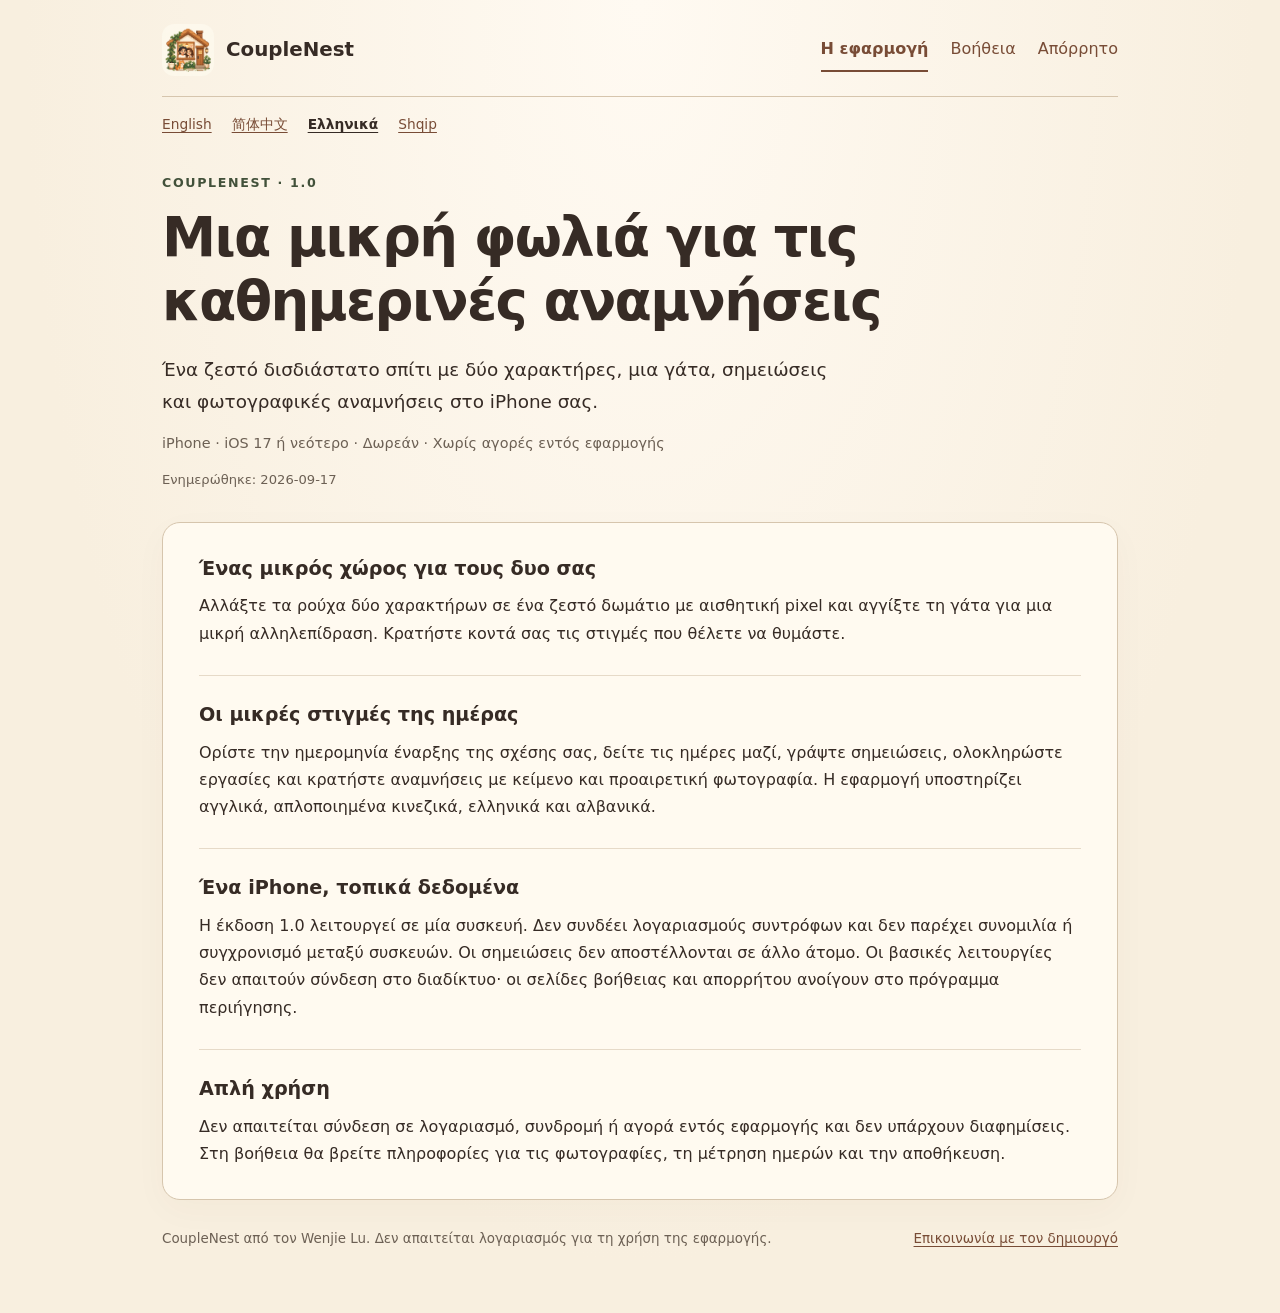
==== el/index.html @ 420be872 "Publish CoupleNest 1.0 support and privacy pages" ====
<!doctype html>
<html lang="el"><head><meta charset="utf-8"><meta name="viewport" content="width=device-width,initial-scale=1"><meta name="referrer" content="strict-origin-when-cross-origin"><title>Μια μικρή φωλιά για τις καθημερινές αναμνήσεις · CoupleNest</title><meta name="description" content="Ένα ζεστό δισδιάστατο σπίτι με δύο χαρακτήρες, μια γάτα, σημειώσεις και φωτογραφικές αναμνήσεις στο iPhone σας."><link rel="stylesheet" href="../site.css"><link rel="icon" href="../icon.png"><link rel="canonical" href="https://wenjielogic.github.io/CoupleNest-Support/el/index.html"></head>
<body><div class="shell"><header><a class="brand" href="index.html"><img src="../icon.png" width="52" height="52" alt=""><span>CoupleNest</span></a><nav class="main-nav" aria-label="Η εφαρμογή"><a href="index.html" aria-current="page">Η εφαρμογή</a><a href="support.html">Βοήθεια</a><a href="privacy.html">Απόρρητο</a></nav></header><nav class="languages" aria-label="Language"><a href="../en/index.html" lang="en">English</a> <a href="../zh-Hans/index.html" lang="zh-Hans">简体中文</a> <a href="../el/index.html" lang="el" aria-current="true">Ελληνικά</a> <a href="../sq/index.html" lang="sq">Shqip</a></nav><main><div class="page-heading"><p class="eyebrow">CoupleNest · 1.0</p><h1>Μια μικρή φωλιά για τις καθημερινές αναμνήσεις</h1><p class="intro">Ένα ζεστό δισδιάστατο σπίτι με δύο χαρακτήρες, μια γάτα, σημειώσεις και φωτογραφικές αναμνήσεις στο iPhone σας.</p><p class="fine">iPhone · iOS 17 ή νεότερο · Δωρεάν · Χωρίς αγορές εντός εφαρμογής</p><p class="date">Ενημερώθηκε: 2026-09-17</p></div><article><section><h2>Ένας μικρός χώρος για τους δυο σας</h2><p>Αλλάξτε τα ρούχα δύο χαρακτήρων σε ένα ζεστό δωμάτιο με αισθητική pixel και αγγίξτε τη γάτα για μια μικρή αλληλεπίδραση. Κρατήστε κοντά σας τις στιγμές που θέλετε να θυμάστε.</p></section><section><h2>Οι μικρές στιγμές της ημέρας</h2><p>Ορίστε την ημερομηνία έναρξης της σχέσης σας, δείτε τις ημέρες μαζί, γράψτε σημειώσεις, ολοκληρώστε εργασίες και κρατήστε αναμνήσεις με κείμενο και προαιρετική φωτογραφία. Η εφαρμογή υποστηρίζει αγγλικά, απλοποιημένα κινεζικά, ελληνικά και αλβανικά.</p></section><section><h2>Ένα iPhone, τοπικά δεδομένα</h2><p>Η έκδοση 1.0 λειτουργεί σε μία συσκευή. Δεν συνδέει λογαριασμούς συντρόφων και δεν παρέχει συνομιλία ή συγχρονισμό μεταξύ συσκευών. Οι σημειώσεις δεν αποστέλλονται σε άλλο άτομο. Οι βασικές λειτουργίες δεν απαιτούν σύνδεση στο διαδίκτυο· οι σελίδες βοήθειας και απορρήτου ανοίγουν στο πρόγραμμα περιήγησης.</p></section><section><h2>Απλή χρήση</h2><p>Δεν απαιτείται σύνδεση σε λογαριασμό, συνδρομή ή αγορά εντός εφαρμογής και δεν υπάρχουν διαφημίσεις. Στη βοήθεια θα βρείτε πληροφορίες για τις φωτογραφίες, τη μέτρηση ημερών και την αποθήκευση.</p></section></article></main><footer><p>CoupleNest από τον Wenjie Lu. Δεν απαιτείται λογαριασμός για τη χρήση της εφαρμογής.</p><a href="mailto:ljj781325@gmail.com">Επικοινωνία με τον δημιουργό</a></footer></div></body></html>
---- site.css ----
:root{color-scheme:light;--paper:#fffaf0;--cream:#f8efdf;--ink:#362b25;--muted:#6c6054;--accent:#784c36;--line:#d6c5ad;--sage:#42513a}*{box-sizing:border-box}html{font-family:system-ui,-apple-system,BlinkMacSystemFont,"Segoe UI",sans-serif;background:var(--cream);color:var(--ink);line-height:1.7}body{margin:0;background:radial-gradient(ellipse at top,#fffaf2 0%,var(--cream) 68%)}a{color:var(--accent);text-underline-offset:.2em}a:hover{color:#4f311f}a:focus-visible{outline:3px solid var(--sage);outline-offset:5px;border-radius:3px}.shell{max-width:1020px;margin:auto;padding:24px 32px 48px}header{display:flex;justify-content:space-between;align-items:center;gap:24px;padding:0 0 20px;border-bottom:1px solid var(--line)}.brand{display:flex;align-items:center;gap:12px;color:var(--ink);font-size:1.24rem;font-weight:750;text-decoration:none}.brand img{border-radius:12px}.main-nav{display:flex;gap:22px;flex-wrap:wrap}.main-nav a{text-decoration:none;padding:7px 0}.main-nav a[aria-current]{font-weight:750;border-bottom:2px solid var(--accent)}.languages{display:flex;flex-wrap:wrap;gap:10px 20px;margin:16px 0 28px;font-size:.86rem}.languages a[aria-current]{font-weight:750;color:var(--ink)}.page-heading{max-width:770px;margin:36px 0 30px}.eyebrow{text-transform:uppercase;letter-spacing:.13em;color:var(--sage);font-weight:700;font-size:.79rem;margin:0 0 12px}h1{font-size:clamp(2rem,4.5vw,3.4rem);line-height:1.18;letter-spacing:-.03em;margin:0 0 20px;overflow-wrap:anywhere}h2{font-size:1.2rem;line-height:1.45;margin:0 0 10px}p{margin:0 0 14px;overflow-wrap:anywhere}.intro{font-size:1.15rem;line-height:1.7;max-width:690px}.fine,.date{color:var(--muted);font-size:.9rem}.date{font-size:.82rem}article{background:var(--paper);border:1px solid var(--line);border-radius:18px;padding:32px 36px;box-shadow:0 10px 34px #59432608}section+section{margin-top:28px;padding-top:25px;border-top:1px solid #e6dac8}section p:last-child{margin-bottom:0}ul{padding-left:1.25em;margin:0}footer{display:flex;justify-content:space-between;gap:24px;align-items:flex-start;margin:28px 0 0;font-size:.84rem;color:var(--muted)}footer p{max-width:640px}.language-home{max-width:790px;padding:72px 30px;margin:auto}.app-icon{border-radius:22px;margin-bottom:26px}.language-home h1{max-width:680px}.language-grid{display:grid;grid-template-columns:1fr 1fr;gap:14px;margin:32px 0}.language-grid a{padding:17px 20px;border:1px solid var(--line);border-radius:12px;background:var(--paper);font-weight:650;text-decoration:none}@media(max-width:600px){.shell{padding:18px 20px 30px}header{align-items:flex-start;flex-direction:column;gap:16px}.main-nav{gap:14px 23px;font-size:.95rem}.languages{gap:10px 16px;margin-bottom:25px}.page-heading{margin-top:26px}article{padding:24px 20px;border-radius:13px}h1{font-size:2rem}h2{font-size:1.13rem}.intro{font-size:1.03rem}footer{flex-direction:column;gap:2px}.language-home{padding:44px 24px}.language-grid{grid-template-columns:1fr}section+section{margin-top:23px;padding-top:22px}}@media(prefers-reduced-motion:no-preference){a{transition:color .12s ease}}
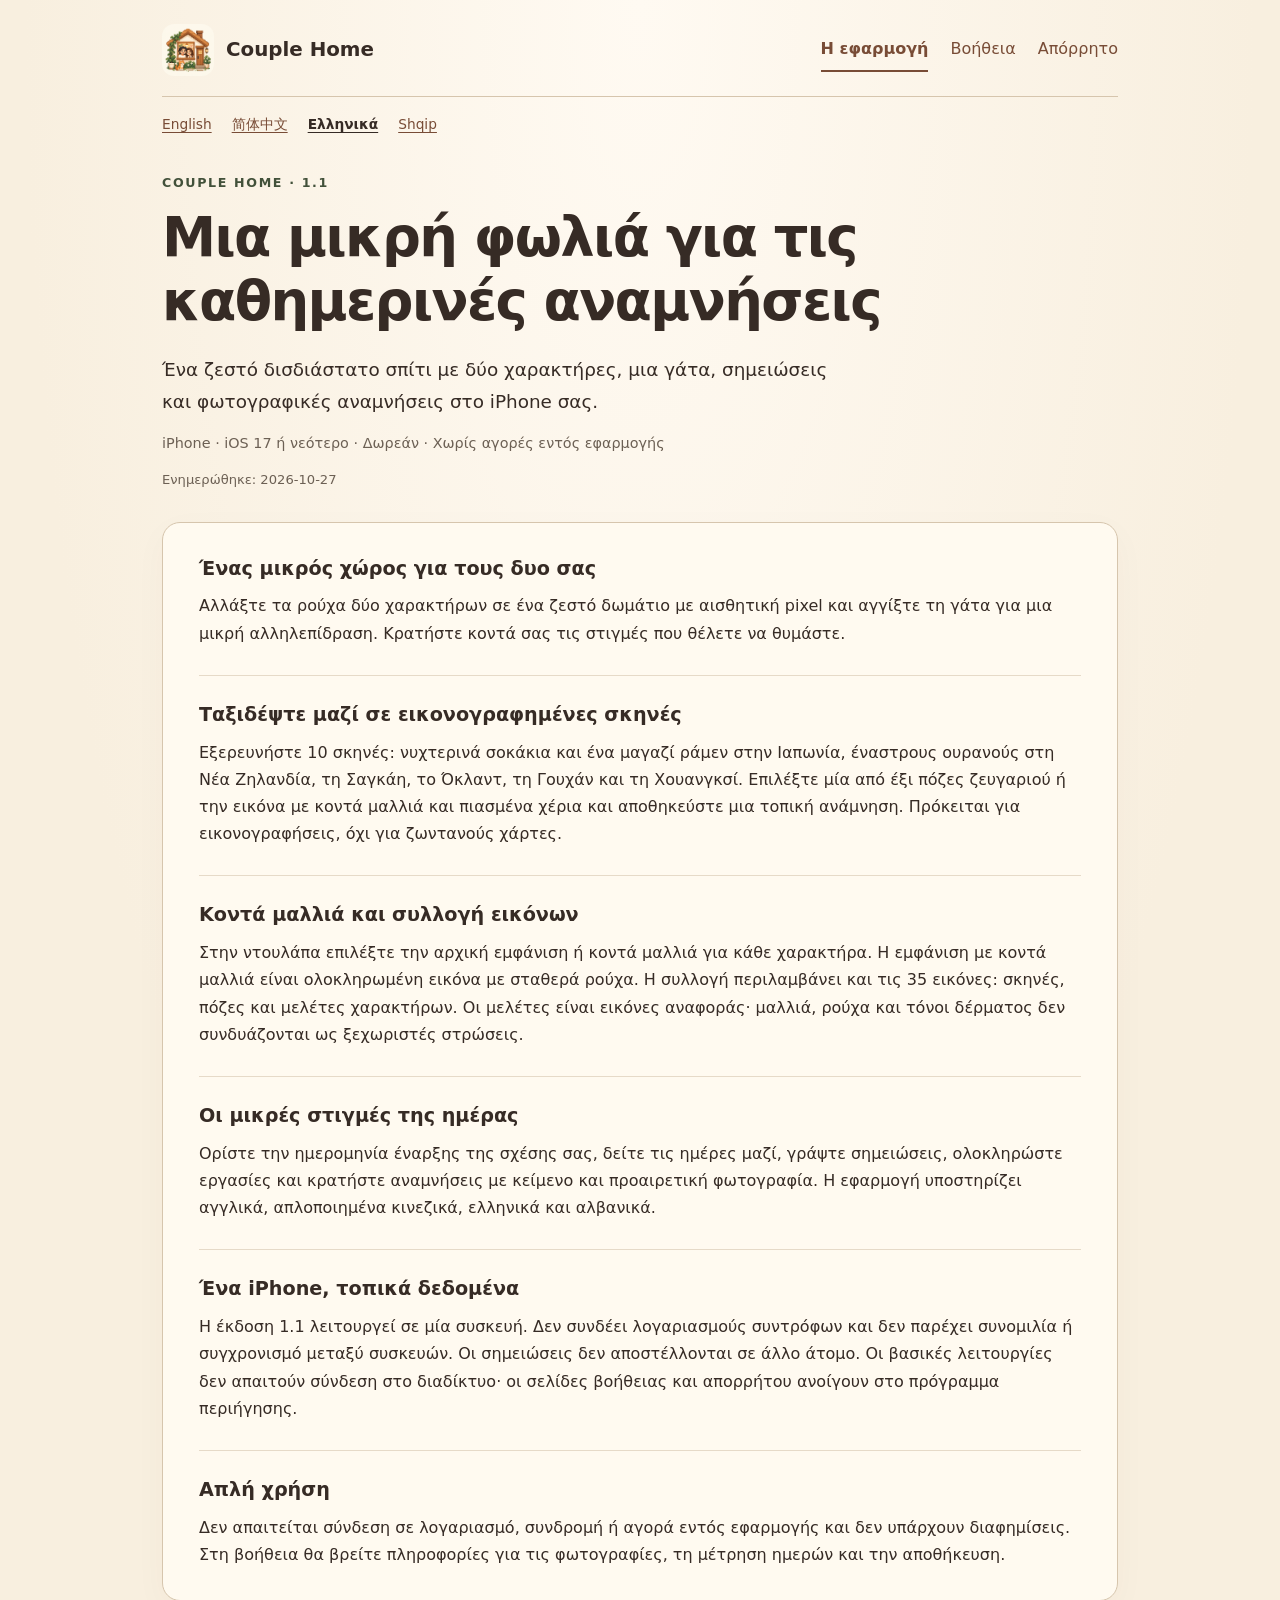
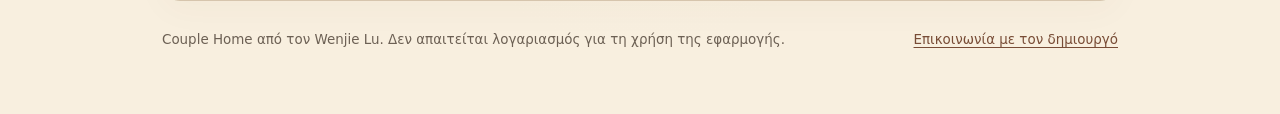
==== commit f0d9f211: "Update Couple Home 1.1 support and privacy pages" ====
--- a/el/index.html
+++ b/el/index.html
@@ -1,3 +1,3 @@
 <!doctype html>
-<html lang="el"><head><meta charset="utf-8"><meta name="viewport" content="width=device-width,initial-scale=1"><meta name="referrer" content="strict-origin-when-cross-origin"><title>Μια μικρή φωλιά για τις καθημερινές αναμνήσεις · CoupleNest</title><meta name="description" content="Ένα ζεστό δισδιάστατο σπίτι με δύο χαρακτήρες, μια γάτα, σημειώσεις και φωτογραφικές αναμνήσεις στο iPhone σας."><link rel="stylesheet" href="../site.css"><link rel="icon" href="../icon.png"><link rel="canonical" href="https://wenjielogic.github.io/CoupleNest-Support/el/index.html"></head>
-<body><div class="shell"><header><a class="brand" href="index.html"><img src="../icon.png" width="52" height="52" alt=""><span>CoupleNest</span></a><nav class="main-nav" aria-label="Η εφαρμογή"><a href="index.html" aria-current="page">Η εφαρμογή</a><a href="support.html">Βοήθεια</a><a href="privacy.html">Απόρρητο</a></nav></header><nav class="languages" aria-label="Language"><a href="../en/index.html" lang="en">English</a> <a href="../zh-Hans/index.html" lang="zh-Hans">简体中文</a> <a href="../el/index.html" lang="el" aria-current="true">Ελληνικά</a> <a href="../sq/index.html" lang="sq">Shqip</a></nav><main><div class="page-heading"><p class="eyebrow">CoupleNest · 1.0</p><h1>Μια μικρή φωλιά για τις καθημερινές αναμνήσεις</h1><p class="intro">Ένα ζεστό δισδιάστατο σπίτι με δύο χαρακτήρες, μια γάτα, σημειώσεις και φωτογραφικές αναμνήσεις στο iPhone σας.</p><p class="fine">iPhone · iOS 17 ή νεότερο · Δωρεάν · Χωρίς αγορές εντός εφαρμογής</p><p class="date">Ενημερώθηκε: 2026-09-17</p></div><article><section><h2>Ένας μικρός χώρος για τους δυο σας</h2><p>Αλλάξτε τα ρούχα δύο χαρακτήρων σε ένα ζεστό δωμάτιο με αισθητική pixel και αγγίξτε τη γάτα για μια μικρή αλληλεπίδραση. Κρατήστε κοντά σας τις στιγμές που θέλετε να θυμάστε.</p></section><section><h2>Οι μικρές στιγμές της ημέρας</h2><p>Ορίστε την ημερομηνία έναρξης της σχέσης σας, δείτε τις ημέρες μαζί, γράψτε σημειώσεις, ολοκληρώστε εργασίες και κρατήστε αναμνήσεις με κείμενο και προαιρετική φωτογραφία. Η εφαρμογή υποστηρίζει αγγλικά, απλοποιημένα κινεζικά, ελληνικά και αλβανικά.</p></section><section><h2>Ένα iPhone, τοπικά δεδομένα</h2><p>Η έκδοση 1.0 λειτουργεί σε μία συσκευή. Δεν συνδέει λογαριασμούς συντρόφων και δεν παρέχει συνομιλία ή συγχρονισμό μεταξύ συσκευών. Οι σημειώσεις δεν αποστέλλονται σε άλλο άτομο. Οι βασικές λειτουργίες δεν απαιτούν σύνδεση στο διαδίκτυο· οι σελίδες βοήθειας και απορρήτου ανοίγουν στο πρόγραμμα περιήγησης.</p></section><section><h2>Απλή χρήση</h2><p>Δεν απαιτείται σύνδεση σε λογαριασμό, συνδρομή ή αγορά εντός εφαρμογής και δεν υπάρχουν διαφημίσεις. Στη βοήθεια θα βρείτε πληροφορίες για τις φωτογραφίες, τη μέτρηση ημερών και την αποθήκευση.</p></section></article></main><footer><p>CoupleNest από τον Wenjie Lu. Δεν απαιτείται λογαριασμός για τη χρήση της εφαρμογής.</p><a href="mailto:ljj781325@gmail.com">Επικοινωνία με τον δημιουργό</a></footer></div></body></html>+<html lang="el"><head><meta charset="utf-8"><meta name="viewport" content="width=device-width,initial-scale=1"><meta name="referrer" content="strict-origin-when-cross-origin"><title>Μια μικρή φωλιά για τις καθημερινές αναμνήσεις · Couple Home</title><meta name="description" content="Ένα ζεστό δισδιάστατο σπίτι με δύο χαρακτήρες, μια γάτα, σημειώσεις και φωτογραφικές αναμνήσεις στο iPhone σας."><link rel="stylesheet" href="../site.css"><link rel="icon" href="../icon.png"><link rel="canonical" href="https://wenjielogic.github.io/CoupleNest-Support/el/index.html"></head>
+<body><div class="shell"><header><a class="brand" href="index.html"><img src="../icon.png" width="52" height="52" alt=""><span>Couple Home</span></a><nav class="main-nav" aria-label="Η εφαρμογή"><a href="index.html" aria-current="page">Η εφαρμογή</a><a href="support.html">Βοήθεια</a><a href="privacy.html">Απόρρητο</a></nav></header><nav class="languages" aria-label="Language"><a href="../en/index.html" lang="en">English</a> <a href="../zh-Hans/index.html" lang="zh-Hans">简体中文</a> <a href="../el/index.html" lang="el" aria-current="true">Ελληνικά</a> <a href="../sq/index.html" lang="sq">Shqip</a></nav><main><div class="page-heading"><p class="eyebrow">Couple Home · 1.1</p><h1>Μια μικρή φωλιά για τις καθημερινές αναμνήσεις</h1><p class="intro">Ένα ζεστό δισδιάστατο σπίτι με δύο χαρακτήρες, μια γάτα, σημειώσεις και φωτογραφικές αναμνήσεις στο iPhone σας.</p><p class="fine">iPhone · iOS 17 ή νεότερο · Δωρεάν · Χωρίς αγορές εντός εφαρμογής</p><p class="date">Ενημερώθηκε: 2026-10-27</p></div><article><section><h2>Ένας μικρός χώρος για τους δυο σας</h2><p>Αλλάξτε τα ρούχα δύο χαρακτήρων σε ένα ζεστό δωμάτιο με αισθητική pixel και αγγίξτε τη γάτα για μια μικρή αλληλεπίδραση. Κρατήστε κοντά σας τις στιγμές που θέλετε να θυμάστε.</p></section><section><h2>Ταξιδέψτε μαζί σε εικονογραφημένες σκηνές</h2><p>Εξερευνήστε 10 σκηνές: νυχτερινά σοκάκια και ένα μαγαζί ράμεν στην Ιαπωνία, έναστρους ουρανούς στη Νέα Ζηλανδία, τη Σαγκάη, το Όκλαντ, τη Γουχάν και τη Χουανγκσί. Επιλέξτε μία από έξι πόζες ζευγαριού ή την εικόνα με κοντά μαλλιά και πιασμένα χέρια και αποθηκεύστε μια τοπική ανάμνηση. Πρόκειται για εικονογραφήσεις, όχι για ζωντανούς χάρτες.</p></section><section><h2>Κοντά μαλλιά και συλλογή εικόνων</h2><p>Στην ντουλάπα επιλέξτε την αρχική εμφάνιση ή κοντά μαλλιά για κάθε χαρακτήρα. Η εμφάνιση με κοντά μαλλιά είναι ολοκληρωμένη εικόνα με σταθερά ρούχα. Η συλλογή περιλαμβάνει και τις 35 εικόνες: σκηνές, πόζες και μελέτες χαρακτήρων. Οι μελέτες είναι εικόνες αναφοράς· μαλλιά, ρούχα και τόνοι δέρματος δεν συνδυάζονται ως ξεχωριστές στρώσεις.</p></section><section><h2>Οι μικρές στιγμές της ημέρας</h2><p>Ορίστε την ημερομηνία έναρξης της σχέσης σας, δείτε τις ημέρες μαζί, γράψτε σημειώσεις, ολοκληρώστε εργασίες και κρατήστε αναμνήσεις με κείμενο και προαιρετική φωτογραφία. Η εφαρμογή υποστηρίζει αγγλικά, απλοποιημένα κινεζικά, ελληνικά και αλβανικά.</p></section><section><h2>Ένα iPhone, τοπικά δεδομένα</h2><p>Η έκδοση 1.1 λειτουργεί σε μία συσκευή. Δεν συνδέει λογαριασμούς συντρόφων και δεν παρέχει συνομιλία ή συγχρονισμό μεταξύ συσκευών. Οι σημειώσεις δεν αποστέλλονται σε άλλο άτομο. Οι βασικές λειτουργίες δεν απαιτούν σύνδεση στο διαδίκτυο· οι σελίδες βοήθειας και απορρήτου ανοίγουν στο πρόγραμμα περιήγησης.</p></section><section><h2>Απλή χρήση</h2><p>Δεν απαιτείται σύνδεση σε λογαριασμό, συνδρομή ή αγορά εντός εφαρμογής και δεν υπάρχουν διαφημίσεις. Στη βοήθεια θα βρείτε πληροφορίες για τις φωτογραφίες, τη μέτρηση ημερών και την αποθήκευση.</p></section></article></main><footer><p>Couple Home από τον Wenjie Lu. Δεν απαιτείται λογαριασμός για τη χρήση της εφαρμογής.</p><a href="mailto:ljj781325@gmail.com">Επικοινωνία με τον δημιουργό</a></footer></div></body></html>
